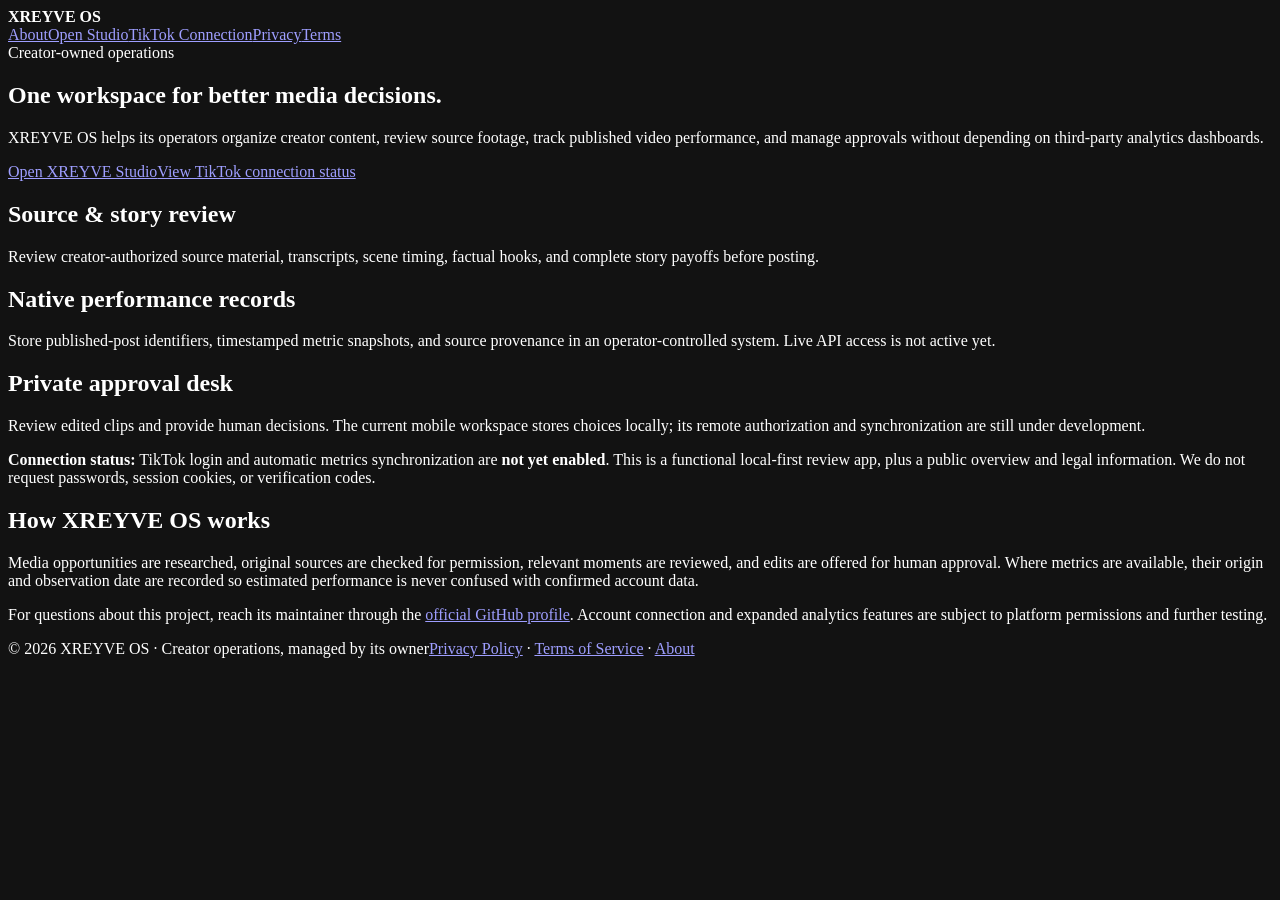
==== about.html @ 4156b63a "site: publish sanitized XREYVE OS about.html without private agency source" ====
<!doctype html><html lang="en"><head><meta charset="utf-8"><meta name="viewport" content="width=device-width, initial-scale=1"><meta name="color-scheme" content="dark"><meta name="description" content="XREYVE OS is an independent creator operations workspace for media review and post performance records."><title>Official Website | XREYVE OS</title><link rel="stylesheet" href="./public-site.css"></head><body><header><div class="wrap"><strong>XREYVE OS</strong><nav aria-label="Main navigation"><a href="./about.html" aria-current="page">About</a><a href="./studio.html">Open Studio</a><a href="./tiktok-connect.html">TikTok Connection</a><a href="./privacy.html">Privacy</a><a href="./terms.html">Terms</a></nav></div></header><main>
<section class="hero"><span class="overline">Creator-owned operations</span><h1>One workspace for better media decisions.</h1><p>XREYVE OS helps its operators organize creator content, review source footage, track published video performance, and manage approvals without depending on third-party analytics dashboards.</p><a class="button" href="./studio.html">Open XREYVE Studio</a><a class="button secondary" href="./tiktok-connect.html">View TikTok connection status</a></section>
<section class="cards" aria-label="Main platform features">
<div class="card"><h2>Source &amp; story review</h2><p>Review creator-authorized source material, transcripts, scene timing, factual hooks, and complete story payoffs before posting.</p></div>
<div class="card"><h2>Native performance records</h2><p>Store published-post identifiers, timestamped metric snapshots, and source provenance in an operator-controlled system. Live API access is not active yet.</p></div>
<div class="card"><h2>Private approval desk</h2><p>Review edited clips and provide human decisions. The current mobile workspace stores choices locally; its remote authorization and synchronization are still under development.</p></div>
</section>
<div class="note"><p><strong>Connection status:</strong> TikTok login and automatic metrics synchronization are <strong>not yet enabled</strong>. This is a functional local-first review app, plus a public overview and legal information. We do not request passwords, session cookies, or verification codes.</p></div>
<section><h2>How XREYVE OS works</h2><p>Media opportunities are researched, original sources are checked for permission, relevant moments are reviewed, and edits are offered for human approval. Where metrics are available, their origin and observation date are recorded so estimated performance is never confused with confirmed account data.</p><p>For questions about this project, reach its maintainer through the <a href="https://github.com/reynoldtiger796" rel="noopener noreferrer">official GitHub profile</a>. Account connection and expanded analytics features are subject to platform permissions and further testing.</p></section>
</main><footer><div class="wrap"><span>© 2026 XREYVE OS · Creator operations, managed by its owner</span><span><a href="./privacy.html">Privacy Policy</a> · <a href="./terms.html">Terms of Service</a> · <a href="./about.html">About</a></span></div></footer></body></html>
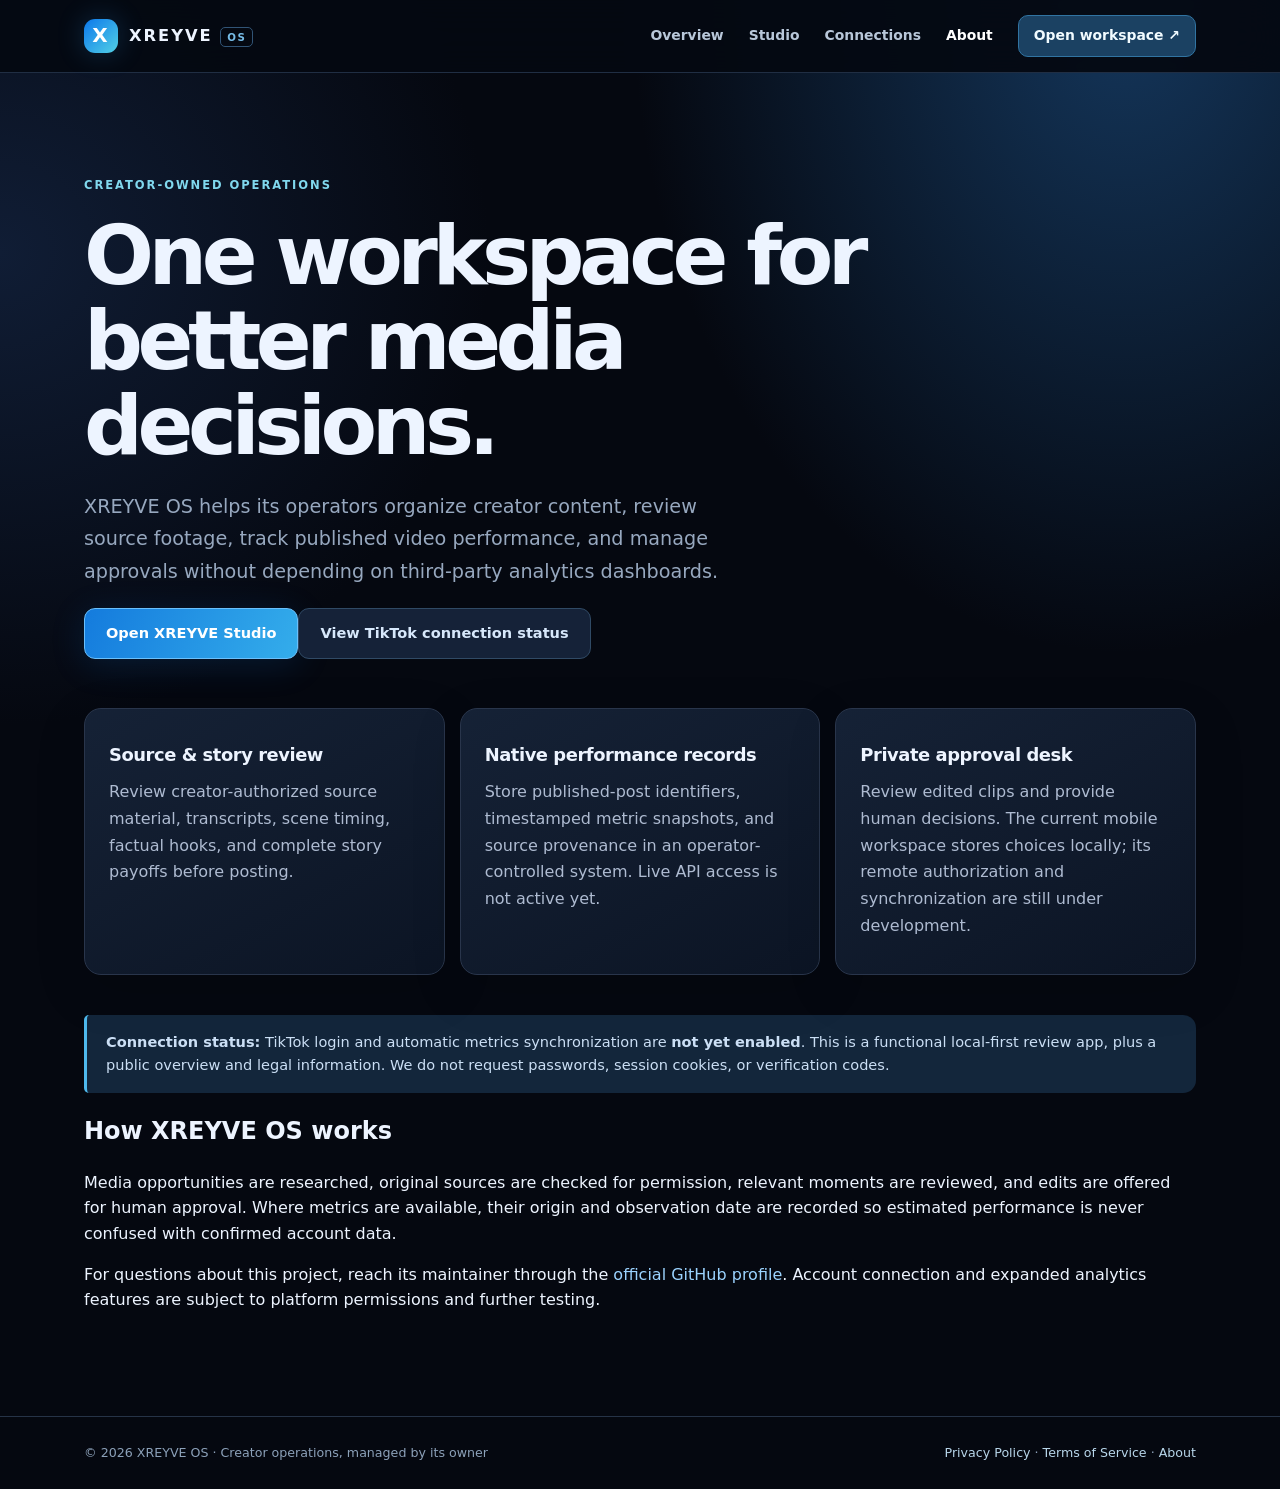
==== commit 2ff1059e: "design: consistent mobile-friendly XREYVE OS navigation across studio and legal pages" ====
--- a/about.html
+++ b/about.html
@@ -1,4 +1,4 @@
-<!doctype html><html lang="en"><head><meta charset="utf-8"><meta name="viewport" content="width=device-width, initial-scale=1"><meta name="color-scheme" content="dark"><meta name="description" content="XREYVE OS is an independent creator operations workspace for media review and post performance records."><title>Official Website | XREYVE OS</title><link rel="stylesheet" href="./public-site.css"></head><body><header><div class="wrap"><strong>XREYVE OS</strong><nav aria-label="Main navigation"><a href="./about.html" aria-current="page">About</a><a href="./studio.html">Open Studio</a><a href="./tiktok-connect.html">TikTok Connection</a><a href="./privacy.html">Privacy</a><a href="./terms.html">Terms</a></nav></div></header><main>
+<!doctype html><html lang="en"><head><meta charset="utf-8"><meta name="viewport" content="width=device-width, initial-scale=1"><meta name="color-scheme" content="dark"><meta name="description" content="XREYVE OS is an independent creator operations workspace for media review and post performance records."><title>Official Website | XREYVE OS</title><link rel="stylesheet" href="./public-site.css"></head><body><header><div class="wrap"><a class="brand" href="./index.html"><span class="brand-mark">X</span><span>XREYVE <small>OS</small></span></a><nav aria-label="Main navigation"><a href="./index.html">Overview</a><a href="./studio.html">Studio</a><a href="./tiktok-connect.html">Connections</a><a aria-current="page" href="./about.html">About</a><a class="nav-cta" href="./studio.html">Open workspace ↗</a></nav></div></header><main>
 <section class="hero"><span class="overline">Creator-owned operations</span><h1>One workspace for better media decisions.</h1><p>XREYVE OS helps its operators organize creator content, review source footage, track published video performance, and manage approvals without depending on third-party analytics dashboards.</p><a class="button" href="./studio.html">Open XREYVE Studio</a><a class="button secondary" href="./tiktok-connect.html">View TikTok connection status</a></section>
 <section class="cards" aria-label="Main platform features">
 <div class="card"><h2>Source &amp; story review</h2><p>Review creator-authorized source material, transcripts, scene timing, factual hooks, and complete story payoffs before posting.</p></div>
--- a/public-site.css
+++ b/public-site.css
@@ -0,0 +1,76 @@
+
+:root{color-scheme:dark;--bg:#050810;--panel:#0e1625;--panel2:#121d30;--line:#29354b;--text:#edf4ff;--muted:#97a8bf;--blue:#4eacff;--cyan:#6ee0e9;--success:#83e3b3;font-family:Inter,system-ui,-apple-system,BlinkMacSystemFont,"Segoe UI",sans-serif;scroll-behavior:smooth}
+*{box-sizing:border-box}
+body{margin:0;color:var(--text);background:radial-gradient(ellipse at 88% 0%,#14365b 0%,transparent 31%),radial-gradient(ellipse at 0% 17%,#101d35 0%,transparent 27%),var(--bg);min-height:100vh;line-height:1.57}
+a{color:#9bd3ff;text-decoration:none}a:hover,a:focus-visible{color:#fff}a:focus-visible,button:focus-visible{outline:3px solid #78d1ff;outline-offset:3px}
+header{position:sticky;top:0;z-index:20;background:rgba(5,9,17,.94);backdrop-filter:blur(18px);border-bottom:1px solid #202e43}
+.wrap{max-width:1160px;margin:0 auto;padding-left:24px;padding-right:24px}
+header .wrap{display:flex;align-items:center;justify-content:space-between;min-height:72px;gap:14px;flex-wrap:wrap}
+.brand{display:flex;align-items:center;gap:11px;color:var(--text);font-size:1.02rem;font-weight:900;letter-spacing:.12em}
+.brand-mark{display:grid;place-items:center;width:34px;height:34px;border-radius:11px;background:linear-gradient(135deg,#0c78eb,#52d0e5);font-weight:900;font-size:20px;color:#fff;box-shadow:0 0 28px #3da7fa38}
+.brand small{color:#77bce7;font-weight:800;font-size:.64rem;letter-spacing:.14em;border:1px solid #315476;padding:3px 6px;border-radius:5px}
+header nav{display:flex;align-items:center;gap:25px;flex-wrap:wrap}
+header nav a{font-size:.87rem;color:#b8c7d9;font-weight:650;white-space:nowrap}
+header nav a[aria-current="page"]{color:#fff}
+header nav .nav-cta{background:#1b4162;border:1px solid #3174a2;padding:9px 15px;border-radius:10px;color:#f1fbff}
+main{max-width:1160px;margin:0 auto;padding:50px 24px 88px}
+main:has(article){max-width:970px}
+.hero{padding:48px 0 25px;position:relative}
+.hero h1{font-size:clamp(2.7rem,6.5vw,5.15rem);letter-spacing:-.066em;line-height:1.03;font-weight:850;margin:18px 0 22px;max-width:820px}
+.hero p{font-size:clamp(1rem,2.5vw,1.2rem);color:var(--muted);max-width:650px;line-height:1.7}
+.overline,.eyebrow{color:#80d8ee;letter-spacing:.17em;text-transform:uppercase;font-size:.72rem;font-weight:900}
+.gradient-text{background:linear-gradient(95deg,#72cfff,#b9eff4);color:transparent;background-clip:text}
+.hero-actions,.actions{display:flex;align-items:center;gap:12px;flex-wrap:wrap;margin:27px 0}
+.button,.primary-button{display:inline-flex;align-items:center;justify-content:center;gap:8px;padding:13px 21px;border-radius:11px;font-size:.91rem;font-weight:800;border:1px solid #6ac0fc;cursor:pointer;background:linear-gradient(115deg,#147bdd,#34adeb);color:#fff;box-shadow:0 6px 35px #107ce628}
+.button.secondary{background:#152238;border-color:#304a65;color:#d7e8fb;box-shadow:none}
+.button:hover,.primary-button:hover{background:#2d97eb;color:#fff}
+.button[aria-disabled="true"],.button:disabled,button:disabled{opacity:.5;cursor:not-allowed}
+.pill,.status-chip{display:inline-flex;align-items:center;gap:7px;border:1px solid #395570;color:#a3cce6;border-radius:100px;padding:6px 12px;font-size:.72rem;font-weight:800;letter-spacing:.03em}
+.status-dot{width:7px;height:7px;display:inline-block;border-radius:50%;background:#84dfff;box-shadow:0 0 12px #7de9ff}
+.muted{color:var(--muted)}
+.grid-2{display:grid;grid-template-columns:minmax(0,1.12fr) minmax(0,.88fr);gap:24px}
+.cards{display:grid;grid-template-columns:repeat(3,minmax(0,1fr));gap:15px;margin:24px 0 40px}
+.card,.panel{background:linear-gradient(151deg,rgba(22,35,55,.96),rgba(12,21,36,.97));border:1px solid var(--line);border-radius:17px;padding:24px;box-shadow:0 16px 50px #00000025}
+.card h2,.panel h2{font-size:1.12rem;letter-spacing:-.025em;margin:8px 0 10px}
+.card p,.panel p{color:#aebbd1;margin:10px 0;line-height:1.68}
+.card-icon{display:grid;place-items:center;width:39px;height:39px;background:#1a4166;color:#a2e2fe;border:1px solid #33618a;border-radius:12px;font-weight:900;font-size:1.13rem}
+.metric{font-size:2rem;letter-spacing:-.06em;font-weight:850;color:#eff6ff}
+.caption{color:#8fa6be;font-size:.75rem}
+.dashboard-frame{background:#0b1424;border:1px solid #3a5778;border-radius:18px;padding:14px;box-shadow:0 25px 85px #0009,0 0 65px #277eb818}
+.dashboard-top{display:flex;align-items:center;gap:8px;padding:8px 10px 15px;border-bottom:1px solid #243956}
+.dot{display:inline-block;width:8px;height:8px;border-radius:50%;background:#456783}
+.dot:first-child{background:#79cbff}
+.dashboard-grid{display:grid;grid-template-columns:repeat(3,1fr);gap:9px;margin:16px 0}
+.dashboard-tile{border:1px solid #263a52;border-radius:11px;background:#121f34;padding:13px}
+.dashboard-tile strong{display:block;margin:5px 0;color:#f2f7ff;font-size:1.25rem}
+.dashboard-tile span{font-size:.67rem;color:#8bb2d6}
+.timeline{display:flex;flex-direction:column;gap:10px}
+.timeline-item{display:flex;align-items:center;gap:10px;border:1px solid #22374f;border-radius:11px;background:#121d31;padding:12px}
+.timeline-item .avatar{width:31px;height:31px;display:grid;place-items:center;border-radius:9px;background:#204369;color:#86daff;font-weight:800}
+.timeline-item strong{display:block;font-size:.76rem}
+.timeline-item small{color:#8fa3bc;font-size:.68rem}
+.timeline-item .right{margin-left:auto;color:#77dabb;font-size:.68rem}
+.section-head{display:flex;justify-content:space-between;align-items:center;gap:16px;margin:40px 0 14px}
+.section-head h2{font-size:clamp(1.5rem,3.5vw,2.2rem);margin:0;letter-spacing:-.04em}
+.note{border-left:3px solid #4eb9ed;background:#13263b;border-radius:5px 13px 13px 5px;padding:16px 19px;margin:20px 0}
+.note p{color:#cbdff5;margin:0;font-size:.91rem}
+.flow-steps{display:grid;grid-template-columns:repeat(4,1fr);gap:12px;margin:20px 0}
+.step{border:1px solid var(--line);border-radius:13px;padding:18px;background:#0d1828}
+.step .num{color:#70cfec;font-size:.71rem;font-weight:900;letter-spacing:.14em}
+.step h3{font-size:.98rem;margin:10px 0 7px}.step p{font-size:.8rem;color:#aab9ce;margin:0}
+.connection-layout{display:grid;grid-template-columns:minmax(0,1.15fr) minmax(0,.85fr);gap:24px;margin:26px 0}
+.connection-card{border:1px solid #3b5b7b;border-radius:20px;padding:28px;background:linear-gradient(120deg,#11243a,#0d192b)}
+.connection-card h2{font-size:1.8rem;letter-spacing:-.04em;line-height:1.15}
+.connection-icon{background:#111;color:#fff;border:1px solid #34455e;border-radius:18px;display:grid;place-items:center;font-size:1.55rem;font-weight:950;width:52px;height:52px}
+.perms{padding:0;list-style:none}.perms li{display:flex;gap:9px;align-items:flex-start;padding:8px 0;color:#c4d4e7;font-size:.88rem}
+.perms .check{color:#72d8b4}
+article{max-width:760px;padding:6px 0 30px}
+article h1{font-size:clamp(2.2rem,5vw,3.5rem);letter-spacing:-.05em;line-height:1.18}
+article h2{font-size:1.3rem;margin:32px 0 10px;letter-spacing:-.025em}
+article p,article li{color:#b5c7db}
+article ul{padding-left:24px}
+footer{border-top:1px solid #263347;padding:26px 0;color:#8ca1b9;font-size:.79rem}
+footer .wrap{display:flex;justify-content:space-between;gap:18px;flex-wrap:wrap}
+footer a{color:#b8d6ea}
+@media(max-width:900px){.cards{grid-template-columns:repeat(2,minmax(0,1fr))}.grid-2{grid-template-columns:1fr}.flow-steps{grid-template-columns:repeat(2,minmax(0,1fr))}.connection-layout{grid-template-columns:1fr}header .wrap{padding-top:13px;padding-bottom:13px}}
+@media(max-width:620px){main{padding:20px 16px 62px}.wrap{padding-left:16px;padding-right:16px}header .wrap{gap:12px}header nav{gap:11px}header nav a{font-size:.77rem}.cards{grid-template-columns:1fr;margin-top:18px}.hero{padding-top:27px}.hero h1{margin-top:15px}.dashboard-frame{margin:6px 0}.dashboard-grid{grid-template-columns:repeat(3,minmax(0,1fr))}.dashboard-tile{padding:9px}.dashboard-tile strong{font-size:1rem}.flow-steps{grid-template-columns:1fr 1fr}.connection-card{padding:20px}.button{flex:1;min-width:130px}.hero-actions{align-items:stretch}.section-head{margin-top:29px}}
